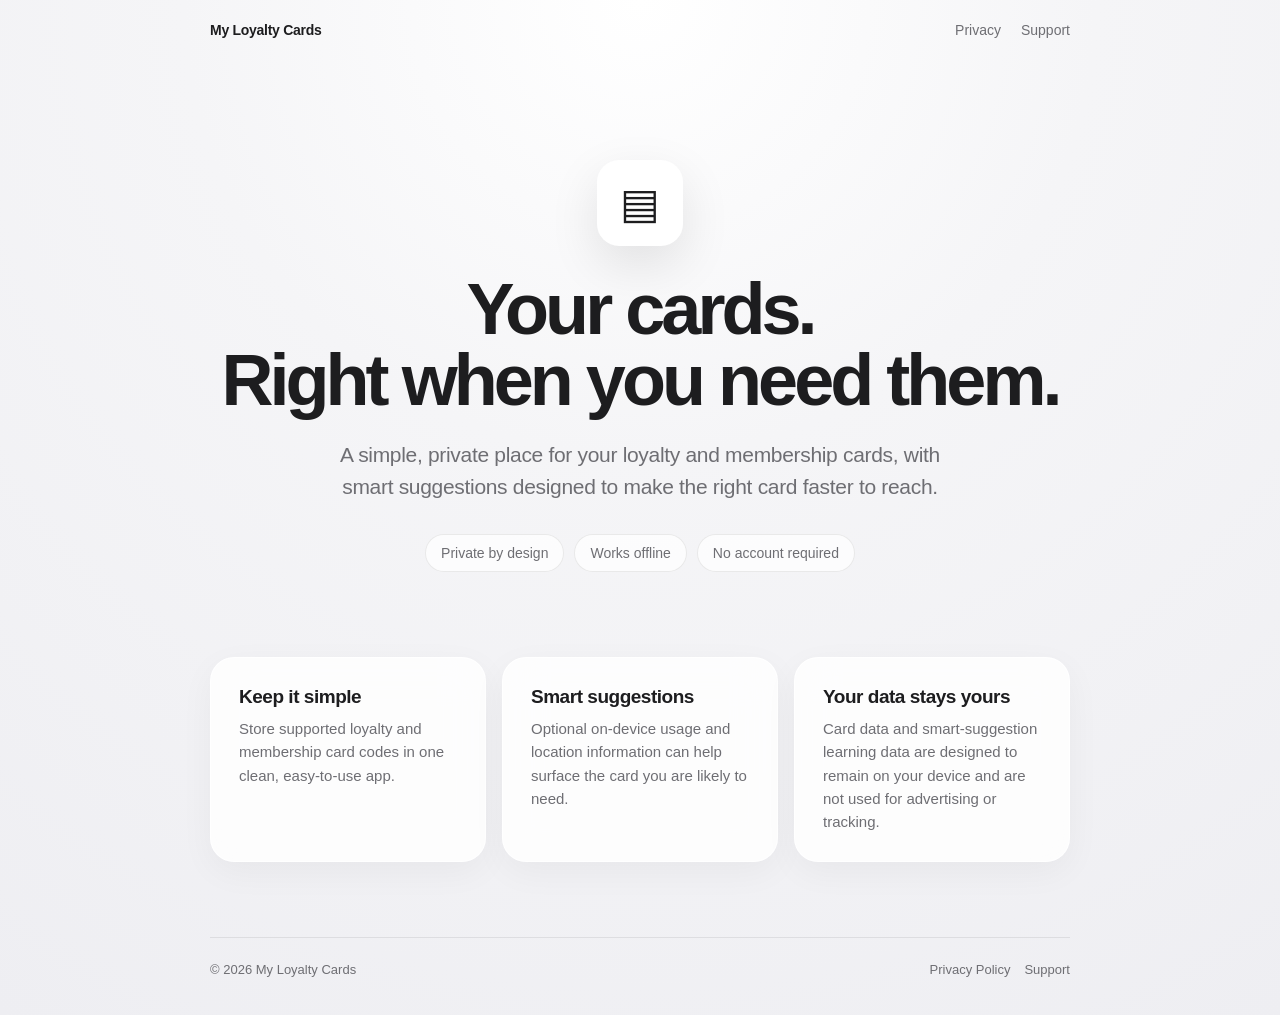
==== index.html @ 972e64fd "Add files via upload" ====
<!doctype html>
<html lang="en">
<head>
<meta charset="utf-8">
<meta name="viewport" content="width=device-width, initial-scale=1">
<meta name="color-scheme" content="light">
<link rel="stylesheet" href="style.css">
<title>My Loyalty Cards</title>
<meta name="description" content="A simple, private way to keep your loyalty and membership cards close at hand.">
</head>
<body>
<div class="wrap">
<nav>
  <div class="brand">My Loyalty Cards</div>
  <div class="links"><a href="privacy.html">Privacy</a><a href="support.html">Support</a></div>
</nav>
<main>
<section class="hero">
  <div class="icon">▤</div>
  <h1>Your cards.<br>Right when you need them.</h1>
  <p class="lead">A simple, private place for your loyalty and membership cards, with smart suggestions designed to make the right card faster to reach.</p>
  <div class="pills"><span class="pill">Private by design</span><span class="pill">Works offline</span><span class="pill">No account required</span></div>
</section>
<section class="grid">
  <article class="feature"><h2>Keep it simple</h2><p>Store supported loyalty and membership card codes in one clean, easy-to-use app.</p></article>
  <article class="feature"><h2>Smart suggestions</h2><p>Optional on-device usage and location information can help surface the card you are likely to need.</p></article>
  <article class="feature"><h2>Your data stays yours</h2><p>Card data and smart-suggestion learning data are designed to remain on your device and are not used for advertising or tracking.</p></article>
</section>
</main>
<footer><span>© 2026 My Loyalty Cards</span><span><a href="privacy.html">Privacy Policy</a><a href="support.html">Support</a></span></footer>
</div>
</body>
</html>
---- style.css ----
:root {
  --bg: #f5f5f7;
  --card: rgba(255,255,255,.82);
  --text: #1d1d1f;
  --secondary: #6e6e73;
  --line: rgba(0,0,0,.08);
  --accent: #007aff;
}
* { box-sizing: border-box; }
html { scroll-behavior: smooth; }
body {
  margin: 0;
  font-family: -apple-system, BlinkMacSystemFont, "SF Pro Display", "Segoe UI", sans-serif;
  color: var(--text);
  background:
    radial-gradient(circle at top, #ffffff 0, #f5f5f7 38%, #eeeeF2 100%);
  min-height: 100vh;
}
.wrap { width: min(860px, calc(100% - 40px)); margin: 0 auto; }
nav {
  display: flex; align-items: center; justify-content: space-between;
  padding: 22px 0; font-size: 14px;
}
.brand { font-weight: 650; letter-spacing: -.02em; }
nav a, footer a { color: var(--secondary); text-decoration: none; margin-left: 20px; }
nav a:hover, footer a:hover { color: var(--text); }
.hero { text-align: center; padding: 100px 0 85px; }
.icon {
  width: 86px; height: 86px; margin: 0 auto 28px; border-radius: 22px;
  display: grid; place-items: center; font-size: 42px;
  background: white; box-shadow: 0 18px 50px rgba(0,0,0,.10);
}
h1 { font-size: clamp(46px, 8vw, 72px); letter-spacing: -.055em; line-height: .98; margin: 0; }
.lead {
  max-width: 610px; margin: 24px auto 0; font-size: 21px; line-height: 1.5;
  color: var(--secondary); letter-spacing: -.015em;
}
.pills { display: flex; gap: 10px; justify-content: center; flex-wrap: wrap; margin-top: 32px; }
.pill {
  padding: 10px 15px; border-radius: 999px; background: rgba(255,255,255,.75);
  border: 1px solid var(--line); color: var(--secondary); font-size: 14px;
}
.grid { display: grid; grid-template-columns: repeat(3, 1fr); gap: 16px; margin-bottom: 75px; }
.feature, .paper {
  background: var(--card); backdrop-filter: blur(20px); -webkit-backdrop-filter: blur(20px);
  border: 1px solid rgba(255,255,255,.8); border-radius: 24px;
  box-shadow: 0 10px 35px rgba(0,0,0,.045);
}
.feature { padding: 28px; }
.feature h2 { font-size: 19px; margin: 0 0 9px; letter-spacing: -.025em; }
.feature p { margin: 0; color: var(--secondary); line-height: 1.55; font-size: 15px; }
.paper { padding: clamp(28px, 6vw, 54px); margin: 55px 0 70px; }
.paper h1 { font-size: clamp(38px, 7vw, 56px); margin-bottom: 12px; }
.paper h2 { font-size: 22px; margin-top: 34px; letter-spacing: -.025em; }
.paper p, .paper li { color: #424245; line-height: 1.7; }
.paper ul { padding-left: 21px; }
.meta { color: var(--secondary); margin-bottom: 34px; }
.button {
  display: inline-block; margin-top: 10px; padding: 12px 18px; border-radius: 999px;
  background: var(--text); color: white; text-decoration: none; font-size: 15px;
}
footer {
  border-top: 1px solid var(--line); padding: 24px 0 38px; color: var(--secondary);
  font-size: 13px; display: flex; justify-content: space-between; gap: 20px; flex-wrap: wrap;
}
footer a { margin-left: 14px; }
@media (max-width: 700px) {
  .grid { grid-template-columns: 1fr; }
  .hero { padding: 70px 0 60px; }
  nav .links { display: none; }
}
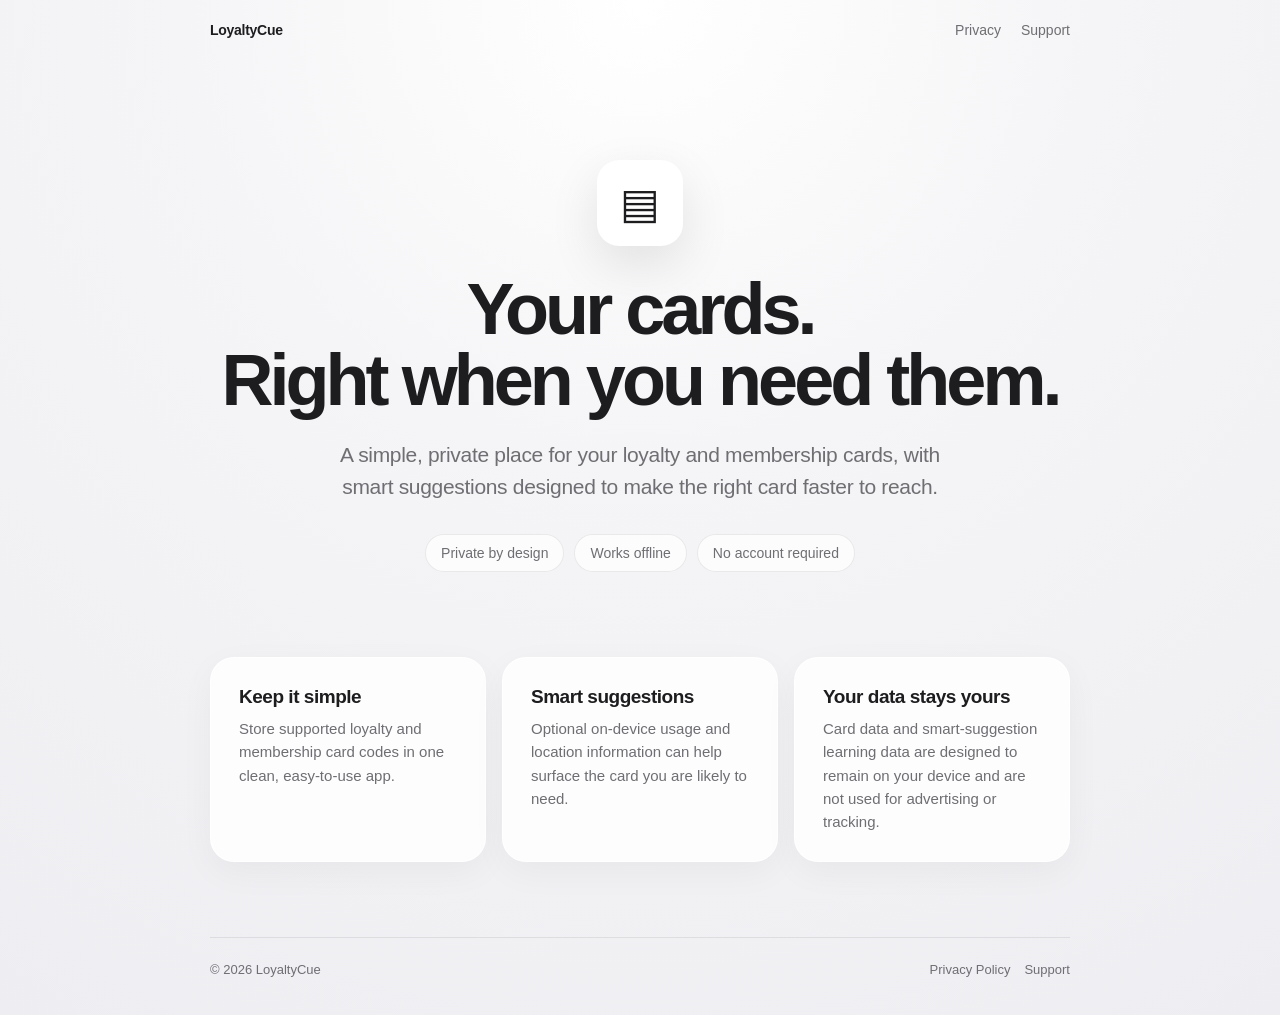
==== commit f6cd180c: "Add files via upload" ====
--- a/index.html
+++ b/index.html
@@ -5,13 +5,13 @@
 <meta name="viewport" content="width=device-width, initial-scale=1">
 <meta name="color-scheme" content="light">
 <link rel="stylesheet" href="style.css">
-<title>My Loyalty Cards</title>
+<title>LoyaltyCue</title>
 <meta name="description" content="A simple, private way to keep your loyalty and membership cards close at hand.">
 </head>
 <body>
 <div class="wrap">
 <nav>
-  <div class="brand">My Loyalty Cards</div>
+  <div class="brand">LoyaltyCue</div>
   <div class="links"><a href="privacy.html">Privacy</a><a href="support.html">Support</a></div>
 </nav>
 <main>
@@ -27,7 +27,7 @@
   <article class="feature"><h2>Your data stays yours</h2><p>Card data and smart-suggestion learning data are designed to remain on your device and are not used for advertising or tracking.</p></article>
 </section>
 </main>
-<footer><span>© 2026 My Loyalty Cards</span><span><a href="privacy.html">Privacy Policy</a><a href="support.html">Support</a></span></footer>
+<footer><span>© 2026 LoyaltyCue</span><span><a href="privacy.html">Privacy Policy</a><a href="support.html">Support</a></span></footer>
 </div>
 </body>
 </html>
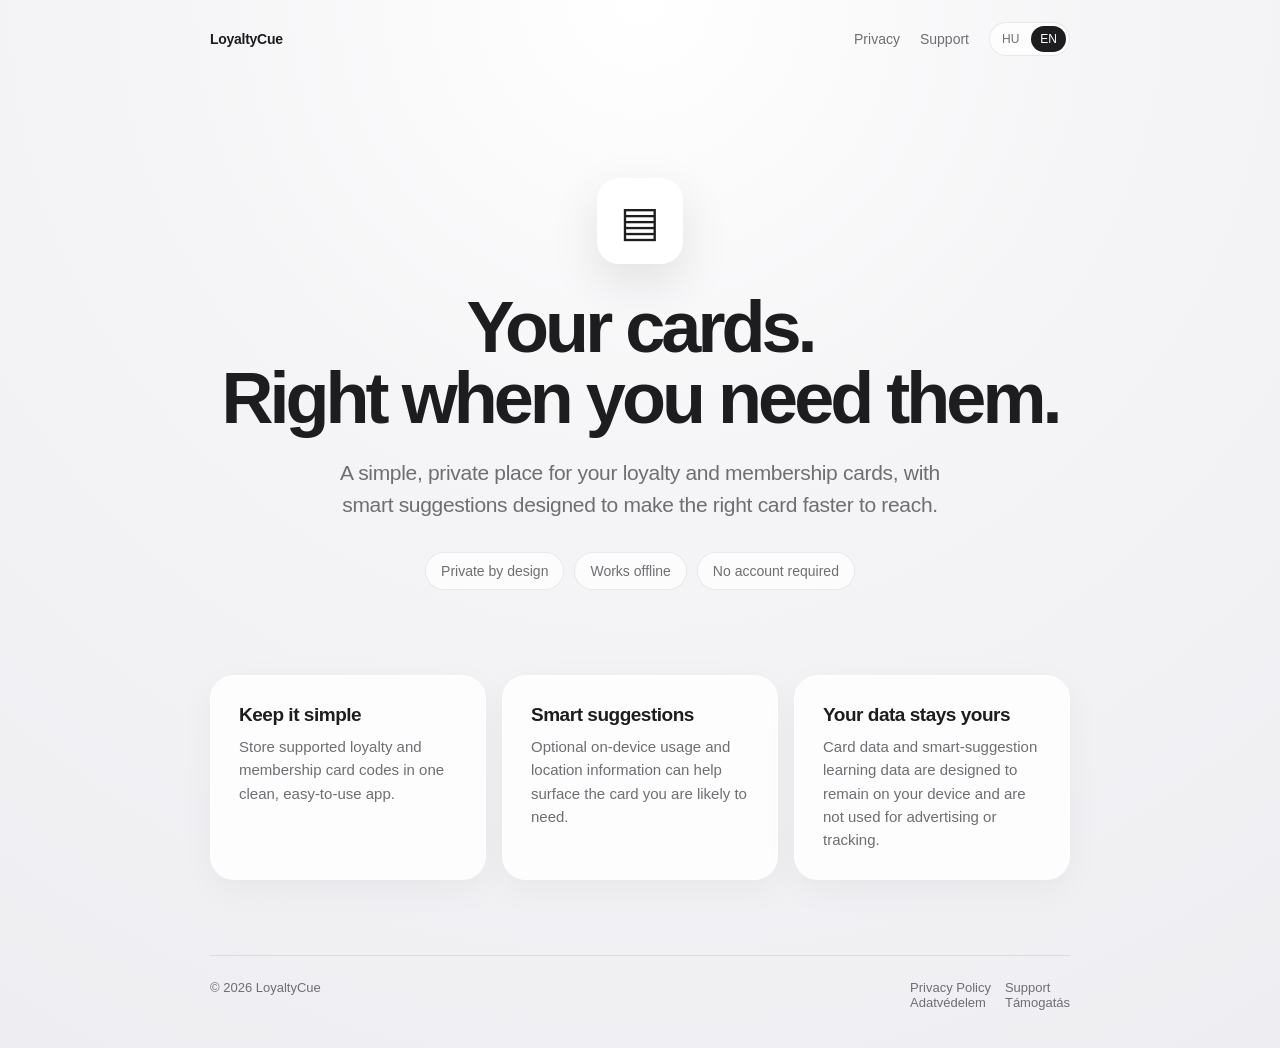
==== commit 9a63b5f5: "Add files via upload" ====
--- a/index.html
+++ b/index.html
@@ -1,33 +1,61 @@
 <!doctype html>
-<html lang="en">
-<head>
-<meta charset="utf-8">
-<meta name="viewport" content="width=device-width, initial-scale=1">
-<meta name="color-scheme" content="light">
-<link rel="stylesheet" href="style.css">
+<html lang="en" data-language="en"><head>
+<meta charset="utf-8"><meta name="viewport" content="width=device-width, initial-scale=1">
+<meta name="color-scheme" content="light"><link rel="stylesheet" href="style.css">
 <title>LoyaltyCue</title>
-<meta name="description" content="A simple, private way to keep your loyalty and membership cards close at hand.">
-</head>
-<body>
-<div class="wrap">
-<nav>
-  <div class="brand">LoyaltyCue</div>
-  <div class="links"><a href="privacy.html">Privacy</a><a href="support.html">Support</a></div>
+<meta name="description" content="LoyaltyCue — a simple, private way to keep loyalty and membership cards close at hand.">
+</head><body data-page="home"><div class="wrap"><nav>
+<div class="brand"><a href="index.html">LoyaltyCue</a></div>
+<div class="nav-right">
+  <div class="links">
+    <a href="privacy.html"><span data-lang="en">Privacy</span><span data-lang="hu">Adatvédelem</span></a>
+    <a href="support.html"><span data-lang="en">Support</span><span data-lang="hu">Támogatás</span></a>
+  </div>
+  <div class="lang-switch" aria-label="Language">
+    <button type="button" data-lang-button="hu" onclick="setSiteLanguage('hu')">HU</button>
+    <button type="button" data-lang-button="en" onclick="setSiteLanguage('en')">EN</button>
+  </div>
+</div>
 </nav>
 <main>
 <section class="hero">
-  <div class="icon">▤</div>
-  <h1>Your cards.<br>Right when you need them.</h1>
-  <p class="lead">A simple, private place for your loyalty and membership cards, with smart suggestions designed to make the right card faster to reach.</p>
-  <div class="pills"><span class="pill">Private by design</span><span class="pill">Works offline</span><span class="pill">No account required</span></div>
+<div class="icon">▤</div>
+<div data-lang="en"><h1>Your cards.<br>Right when you need them.</h1><p class="lead">A simple, private place for your loyalty and membership cards, with smart suggestions designed to make the right card faster to reach.</p><div class="pills"><span class="pill">Private by design</span><span class="pill">Works offline</span><span class="pill">No account required</span></div></div>
+<div data-lang="hu"><h1>Kártyáid.<br>Pont amikor kellenek.</h1><p class="lead">Egyszerű és adatvédelem-központú hely hűség- és tagsági kártyáidnak, okos javaslatokkal, hogy gyorsabban elérd a megfelelőt.</p><div class="pills"><span class="pill">Adatvédelemre tervezve</span><span class="pill">Offline is működik</span><span class="pill">Nem kell fiók</span></div></div>
 </section>
 <section class="grid">
-  <article class="feature"><h2>Keep it simple</h2><p>Store supported loyalty and membership card codes in one clean, easy-to-use app.</p></article>
-  <article class="feature"><h2>Smart suggestions</h2><p>Optional on-device usage and location information can help surface the card you are likely to need.</p></article>
-  <article class="feature"><h2>Your data stays yours</h2><p>Card data and smart-suggestion learning data are designed to remain on your device and are not used for advertising or tracking.</p></article>
-</section>
-</main>
-<footer><span>© 2026 LoyaltyCue</span><span><a href="privacy.html">Privacy Policy</a><a href="support.html">Support</a></span></footer>
-</div>
-</body>
-</html>+<article class="feature"><div data-lang="en"><h2>Keep it simple</h2><p>Store supported loyalty and membership card codes in one clean, easy-to-use app.</p></div><div data-lang="hu"><h2>Maradjon egyszerű</h2><p>Tárold hűség- és tagsági kártyáid kódjait egy letisztult, könnyen használható alkalmazásban.</p></div></article>
+<article class="feature"><div data-lang="en"><h2>Smart suggestions</h2><p>Optional on-device usage and location information can help surface the card you are likely to need.</p></div><div data-lang="hu"><h2>Okos javaslatok</h2><p>Az opcionális, eszközön feldolgozott használati és helyinformációk segíthetnek előhozni azt a kártyát, amelyre éppen szükséged lehet.</p></div></article>
+<article class="feature"><div data-lang="en"><h2>Your data stays yours</h2><p>Card data and smart-suggestion learning data are designed to remain on your device and are not used for advertising or tracking.</p></div><div data-lang="hu"><h2>Adataid nálad maradnak</h2><p>A kártyaadatok és az okos javaslatok tanulási adatai az eszközödön maradnak, és nem használjuk őket reklámhoz vagy követéshez.</p></div></article>
+</section></main>
+<footer><span>© 2026 LoyaltyCue</span><span><a href="privacy.html"><span data-lang="en">Privacy Policy</span><span data-lang="hu">Adatvédelem</span></a><a href="support.html"><span data-lang="en">Support</span><span data-lang="hu">Támogatás</span></a></span></footer>
+</div><script>
+(function () {
+  const supported = ["en", "hu"];
+  function detectedLanguage() {
+    const saved = localStorage.getItem("loyaltycue-language");
+    if (supported.includes(saved)) return saved;
+    const langs = navigator.languages || [navigator.language || "en"];
+    return langs.some(l => String(l).toLowerCase().startsWith("hu")) ? "hu" : "en";
+  }
+  function setLanguage(lang, remember) {
+    if (!supported.includes(lang)) lang = "en";
+    document.documentElement.dataset.language = lang;
+    document.documentElement.lang = lang;
+    if (remember) localStorage.setItem("loyaltycue-language", lang);
+    document.querySelectorAll("[data-lang-button]").forEach(b => {
+      b.classList.toggle("active", b.dataset.langButton === lang);
+      b.setAttribute("aria-pressed", b.dataset.langButton === lang ? "true" : "false");
+    });
+    const titles = {
+      home: {en:"LoyaltyCue", hu:"LoyaltyCue"},
+      privacy: {en:"Privacy Policy — LoyaltyCue", hu:"Adatvédelmi tájékoztató — LoyaltyCue"},
+      support: {en:"Support — LoyaltyCue", hu:"Támogatás — LoyaltyCue"}
+    };
+    const key = document.body.dataset.page || "home";
+    document.title = titles[key][lang];
+  }
+  window.setSiteLanguage = function(lang){ setLanguage(lang, true); };
+  document.addEventListener("DOMContentLoaded", () => setLanguage(detectedLanguage(), false));
+})();
+</script></body></html>
--- a/style.css
+++ b/style.css
@@ -4,7 +4,6 @@
   --text: #1d1d1f;
   --secondary: #6e6e73;
   --line: rgba(0,0,0,.08);
-  --accent: #007aff;
 }
 * { box-sizing: border-box; }
 html { scroll-behavior: smooth; }
@@ -12,60 +11,59 @@
   margin: 0;
   font-family: -apple-system, BlinkMacSystemFont, "SF Pro Display", "Segoe UI", sans-serif;
   color: var(--text);
-  background:
-    radial-gradient(circle at top, #ffffff 0, #f5f5f7 38%, #eeeeF2 100%);
+  background: radial-gradient(circle at top, #fff 0, #f5f5f7 38%, #eeeef2 100%);
   min-height: 100vh;
 }
 .wrap { width: min(860px, calc(100% - 40px)); margin: 0 auto; }
-nav {
-  display: flex; align-items: center; justify-content: space-between;
-  padding: 22px 0; font-size: 14px;
+nav { display:flex; align-items:center; justify-content:space-between; gap:18px; padding:22px 0; font-size:14px; }
+.brand { font-weight:650; letter-spacing:-.02em; }
+.brand a { margin:0; color:inherit; text-decoration:none; }
+.nav-right { display:flex; align-items:center; gap:20px; }
+.links { display:flex; align-items:center; gap:20px; }
+nav a, footer a { color:var(--secondary); text-decoration:none; }
+nav a:hover, footer a:hover { color:var(--text); }
+.lang-switch {
+  display:flex; align-items:center; gap:3px; padding:3px;
+  border:1px solid var(--line); background:rgba(255,255,255,.72);
+  border-radius:999px;
 }
-.brand { font-weight: 650; letter-spacing: -.02em; }
-nav a, footer a { color: var(--secondary); text-decoration: none; margin-left: 20px; }
-nav a:hover, footer a:hover { color: var(--text); }
-.hero { text-align: center; padding: 100px 0 85px; }
+.lang-switch button {
+  border:0; background:transparent; color:var(--secondary);
+  border-radius:999px; padding:6px 9px; cursor:pointer; font:inherit; font-size:12px;
+}
+.lang-switch button.active { background:var(--text); color:white; }
+.hero { text-align:center; padding:100px 0 85px; }
 .icon {
-  width: 86px; height: 86px; margin: 0 auto 28px; border-radius: 22px;
-  display: grid; place-items: center; font-size: 42px;
-  background: white; box-shadow: 0 18px 50px rgba(0,0,0,.10);
+  width:86px; height:86px; margin:0 auto 28px; border-radius:22px;
+  display:grid; place-items:center; font-size:42px;
+  background:white; box-shadow:0 18px 50px rgba(0,0,0,.10);
 }
-h1 { font-size: clamp(46px, 8vw, 72px); letter-spacing: -.055em; line-height: .98; margin: 0; }
-.lead {
-  max-width: 610px; margin: 24px auto 0; font-size: 21px; line-height: 1.5;
-  color: var(--secondary); letter-spacing: -.015em;
+h1 { font-size:clamp(46px,8vw,72px); letter-spacing:-.055em; line-height:.98; margin:0; }
+.lead { max-width:610px; margin:24px auto 0; font-size:21px; line-height:1.5; color:var(--secondary); letter-spacing:-.015em; }
+.pills { display:flex; gap:10px; justify-content:center; flex-wrap:wrap; margin-top:32px; }
+.pill { padding:10px 15px; border-radius:999px; background:rgba(255,255,255,.75); border:1px solid var(--line); color:var(--secondary); font-size:14px; }
+.grid { display:grid; grid-template-columns:repeat(3,1fr); gap:16px; margin-bottom:75px; }
+.feature,.paper {
+  background:var(--card); backdrop-filter:blur(20px); -webkit-backdrop-filter:blur(20px);
+  border:1px solid rgba(255,255,255,.8); border-radius:24px;
+  box-shadow:0 10px 35px rgba(0,0,0,.045);
 }
-.pills { display: flex; gap: 10px; justify-content: center; flex-wrap: wrap; margin-top: 32px; }
-.pill {
-  padding: 10px 15px; border-radius: 999px; background: rgba(255,255,255,.75);
-  border: 1px solid var(--line); color: var(--secondary); font-size: 14px;
+.feature { padding:28px; }
+.feature h2 { font-size:19px; margin:0 0 9px; letter-spacing:-.025em; }
+.feature p { margin:0; color:var(--secondary); line-height:1.55; font-size:15px; }
+.paper { padding:clamp(28px,6vw,54px); margin:55px 0 70px; }
+.paper h1 { font-size:clamp(38px,7vw,56px); margin-bottom:12px; }
+.paper h2 { font-size:22px; margin-top:34px; letter-spacing:-.025em; }
+.paper p,.paper li { color:#424245; line-height:1.7; }
+.paper ul { padding-left:21px; }
+.meta { color:var(--secondary); margin-bottom:34px; }
+.notice { padding:16px 18px; border:1px solid var(--line); border-radius:16px; background:rgba(255,255,255,.62); }
+footer { border-top:1px solid var(--line); padding:24px 0 38px; color:var(--secondary); font-size:13px; display:flex; justify-content:space-between; gap:20px; flex-wrap:wrap; }
+footer span:last-child { display:flex; gap:14px; }
+[data-lang] { display:none; }
+html[data-language="en"] [data-lang="en"], html[data-language="hu"] [data-lang="hu"] { display:revert; }
+@media (max-width:700px) {
+  .grid { grid-template-columns:1fr; }
+  .hero { padding:70px 0 60px; }
+  .links { display:none; }
 }
-.grid { display: grid; grid-template-columns: repeat(3, 1fr); gap: 16px; margin-bottom: 75px; }
-.feature, .paper {
-  background: var(--card); backdrop-filter: blur(20px); -webkit-backdrop-filter: blur(20px);
-  border: 1px solid rgba(255,255,255,.8); border-radius: 24px;
-  box-shadow: 0 10px 35px rgba(0,0,0,.045);
-}
-.feature { padding: 28px; }
-.feature h2 { font-size: 19px; margin: 0 0 9px; letter-spacing: -.025em; }
-.feature p { margin: 0; color: var(--secondary); line-height: 1.55; font-size: 15px; }
-.paper { padding: clamp(28px, 6vw, 54px); margin: 55px 0 70px; }
-.paper h1 { font-size: clamp(38px, 7vw, 56px); margin-bottom: 12px; }
-.paper h2 { font-size: 22px; margin-top: 34px; letter-spacing: -.025em; }
-.paper p, .paper li { color: #424245; line-height: 1.7; }
-.paper ul { padding-left: 21px; }
-.meta { color: var(--secondary); margin-bottom: 34px; }
-.button {
-  display: inline-block; margin-top: 10px; padding: 12px 18px; border-radius: 999px;
-  background: var(--text); color: white; text-decoration: none; font-size: 15px;
-}
-footer {
-  border-top: 1px solid var(--line); padding: 24px 0 38px; color: var(--secondary);
-  font-size: 13px; display: flex; justify-content: space-between; gap: 20px; flex-wrap: wrap;
-}
-footer a { margin-left: 14px; }
-@media (max-width: 700px) {
-  .grid { grid-template-columns: 1fr; }
-  .hero { padding: 70px 0 60px; }
-  nav .links { display: none; }
-}
